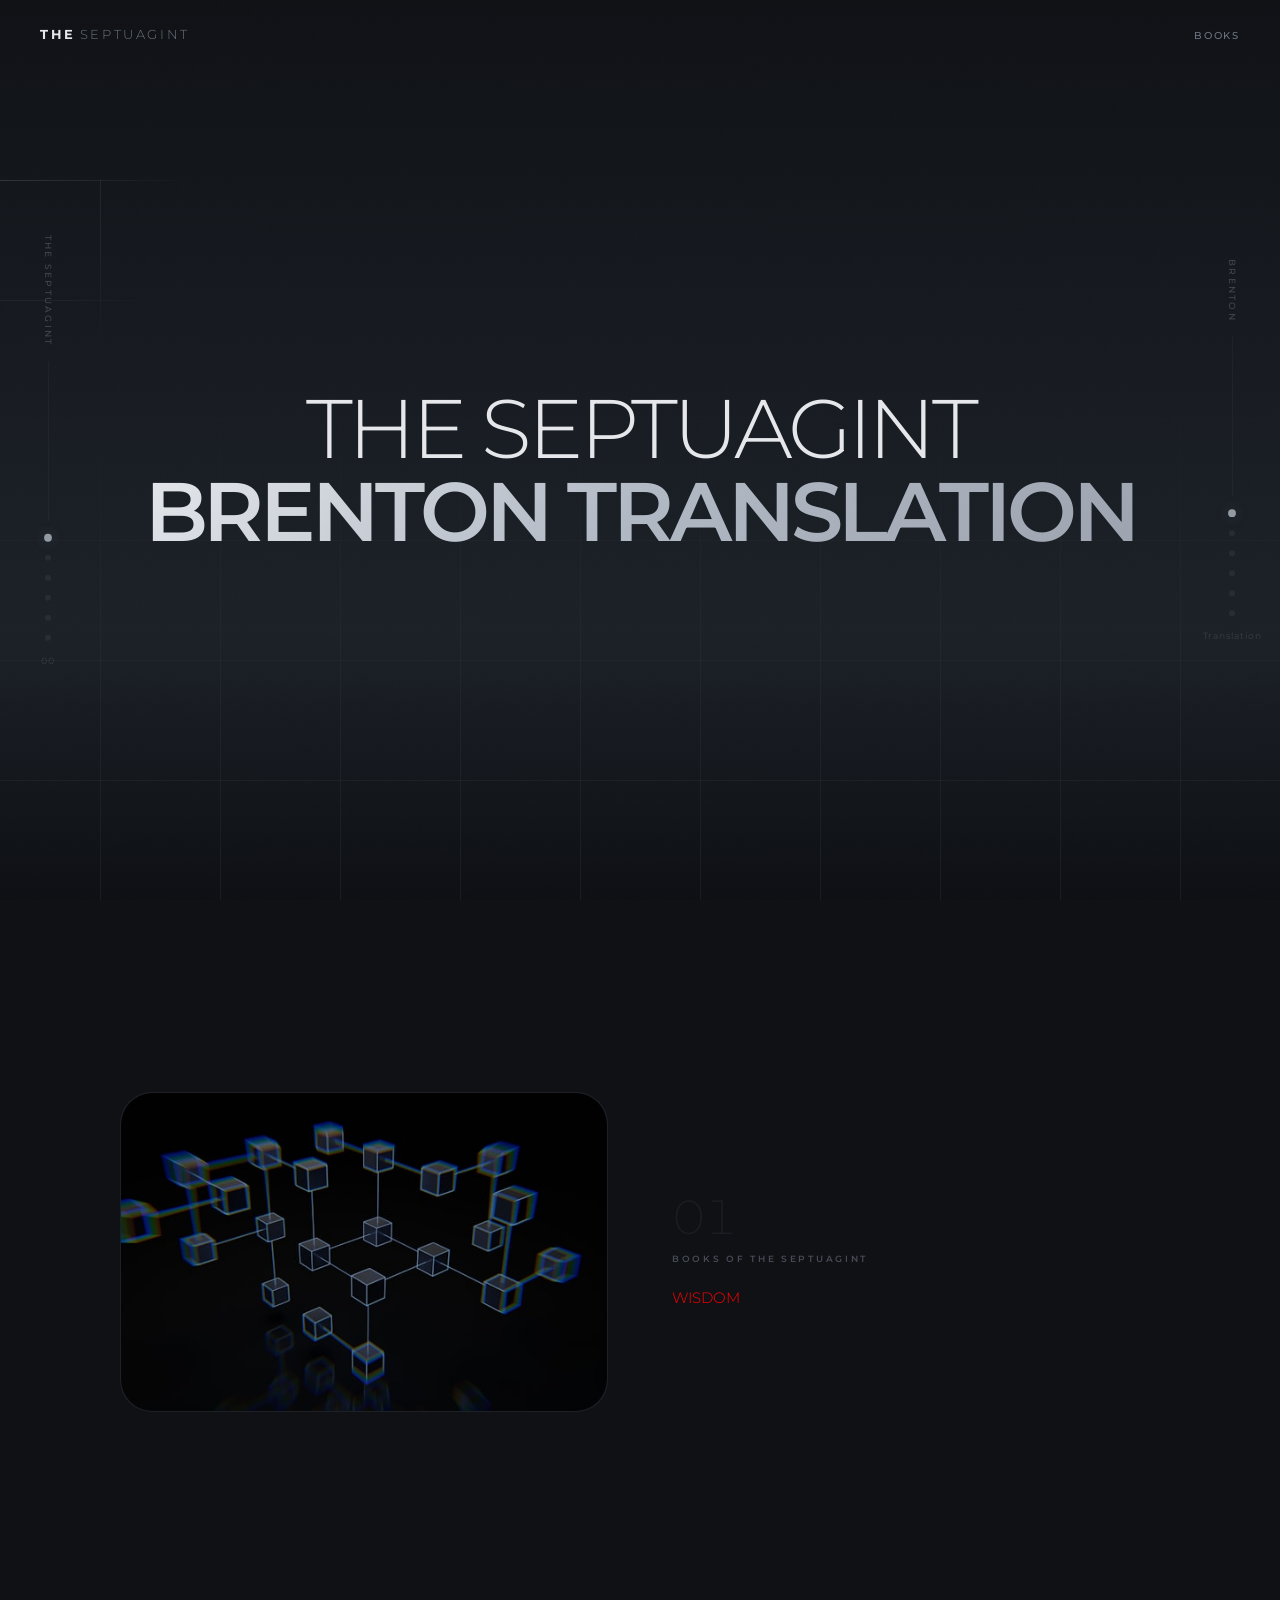
==== index.html @ e261f6b0 "Add files via upload" ====
<!DOCTYPE html>
<html lang="en">
<head>
<meta charset="UTF-8">
<meta name="viewport" content="width=device-width, initial-scale=1.0">
<title>The Septuagint - Brenton Translation</title>
<link rel="preconnect" href="https://fonts.googleapis.com">
<link href="https://fonts.googleapis.com/css2?family=Montserrat:wght@300;400;500;600;700&display=swap" rel="stylesheet">
<link rel="stylesheet" href="templatemo-621-luminary-style.css">
</head>
<body>

<svg class="grain" width="100%" height="100%">
  <filter id="n"><feTurbulence type="fractalNoise" baseFrequency="0.65" numOctaves="5" stitchTiles="stitch"/><feColorMatrix type="saturate" values="0"/></filter>
  <rect width="100%" height="100%" filter="url(#n)"/>
</svg>
<div class="atmosphere"></div>

<!-- Nav -->
<nav class="top-nav" id="topNav">
  <a href="#" class="nav-brand">The<span>Septuagint</span></a>
  <ul class="nav-links">
    <li><a href="#features">Books</a></li>
    
  </ul>
  </nav>

<!-- Mobile Menu -->
<div class="mobile-menu" id="mobileMenu">
  <div class="mobile-menu-inner">
    <div class="mobile-menu-links">
            <a href="#features" class="mobile-menu-link" data-index="02">Books</a>
          </div>
    <div class="mobile-menu-footer">
      <a href="#">Privacy</a>
      <a href="#">Terms</a>
      <a href="#">Contact</a>
    </div>
  </div>
</div>



<!-- Side Panels -->
<nav class="side-panel left" aria-label="Scroll indicators">
  <span class="side-label">The Septuagint</span>
  <div class="side-track"><div class="side-track-fill" id="leftTrack"></div></div>
  <div class="side-dot active"></div>
  <div class="side-dot"></div>
  <div class="side-dot"></div>
  <div class="side-dot"></div>
  <div class="side-dot"></div>
  <div class="side-dot"></div>
  <div class="side-readout" id="scrollPct">00</div>
</nav>

<nav class="side-panel right" aria-label="Status indicators">
  <span class="side-label">Brenton</span>
  <div class="side-track"><div class="side-track-fill" id="rightTrack"></div></div>
  <div class="side-dot"></div>
  <div class="side-dot"></div>
  <div class="side-dot active"></div>
  <div class="side-dot"></div>
  <div class="side-dot"></div>
  <div class="side-dot"></div>
  <div class="side-readout">Translation</div>
</nav>

<main class="main">

  <!-- ═══ HERO ═══ -->
  <section class="hero" id="hero">
    <div class="hero-grid"></div>
        <h1>THE SEPTUAGINT<br><em>BRENTON TRANSLATION</em></h1>
        
     </section>

 
  <!-- ═══ FEATURES ═══ -->
  <section class="section" id="features">

    <div class="feature reveal">
      <div class="feature-visual">
        <img src="images/tm-luminary-01.jpg" alt="Intelligent automation dashboard">
      </div>
      <div class="feature-content">
        <div class="feature-number">01</div>
        <p class="section-tag">BOOKS OF THE SEPTUAGINT</p>
                <p class="section-body">
           <a href="Wisdom/index.html" style="text-decoration: none; color: red;">WISDOM</a>



        </p>
      </div>
    </div>

    </section>

  <div class="silk-divider reveal"></div>


  <div class="silk-divider reveal"></div>


  
</main>

<script src="templatemo-621-luminary-script.js"></script>
</body>
</html>
---- templatemo-621-luminary-style.css ----
/*
TemplateMo 621 Luminary
https://templatemo.com/tm-621-luminary
*/

*, *::before, *::after { margin: 0; padding: 0; box-sizing: border-box; }

:root {
  --base-deep: #0F1115;
  --base-mid: #161A20;
  --base-soft: #1C2128;
  --slate-warm: #6B7280;
  --slate-light: #9CA3AF;
  --graphite: #2A2E35;
  --graphite-soft: #3D424A;
  --ivory: #E5E7EB;
  --ivory-muted: #C9CDD4;
  --silver: #B0B8C4;
  --panel-bg: rgba(22, 26, 32, 0.55);
  --panel-border: rgba(156, 163, 175, 0.08);
  --silk-ease: cubic-bezier(0.16, 1, 0.3, 1);
}

html { scroll-behavior: smooth; font-size: 16px; scroll-padding-top: 80px; }

body {
  font-family: 'Montserrat', sans-serif;
  background: var(--base-deep);
  color: var(--ivory);
  overflow-x: hidden;
  -webkit-font-smoothing: antialiased;
}

/* ── Grain ── */
.grain {
  position: fixed; inset: 0; pointer-events: none; z-index: 9999;
  opacity: 0.028; mix-blend-mode: overlay;
}

/* ── BG ── */
.atmosphere {
  position: fixed; inset: 0; z-index: 0;
  background: linear-gradient(180deg, #0F1115 0%, #161A20 35%, #1C2128 70%, #0D0F13 100%);
}

/* ── Nav ── */
.top-nav {
  position: fixed; top: 0; left: 0; right: 0; z-index: 600;
  display: flex; justify-content: space-between; align-items: center;
  padding: 24px 40px;
  transition: background 0.8s var(--silk-ease), padding 0.8s var(--silk-ease);
}
.top-nav.scrolled {
  background: rgba(15, 17, 21, 0.85);
  backdrop-filter: blur(20px); -webkit-backdrop-filter: blur(20px);
  padding: 16px 40px;
}
.nav-brand { font-size: 13px; font-weight: 700; letter-spacing: 0.2em; text-transform: uppercase; color: var(--ivory); text-decoration: none; }
.nav-brand span { font-weight: 300; color: var(--slate-warm); margin-left: 4px; }
.nav-links { display: flex; gap: 32px; list-style: none; align-items: center; }
.nav-links a {
  font-size: 10px; font-weight: 500; letter-spacing: 0.18em; text-transform: uppercase;
  color: var(--slate-warm); text-decoration: none; position: relative; padding: 14px 0 6px;
  transition: color 0.8s var(--silk-ease);
}
.nav-links a::after {
  content: ''; position: absolute; top: 0; left: 50%;
  width: 6px; height: 6px;
  border-right: 1px solid var(--silver); border-bottom: 1px solid var(--silver);
  transform: translateX(-50%) rotate(45deg) translateY(-8px);
  opacity: 0; transition: transform 0.8s var(--silk-ease), opacity 0.6s var(--silk-ease);
  pointer-events: none;
}
.nav-links a:hover { color: var(--ivory); }
.nav-links a:hover::after { opacity: 0.7; transform: translateX(-50%) rotate(45deg) translateY(0); }
.nav-links a.active { color: var(--ivory-muted); }
.nav-links a.active::after { opacity: 0.4; transform: translateX(-50%) rotate(45deg) translateY(0); }
.nav-cta {
  padding: 10px 28px; border-radius: 100px; font-family: inherit;
  font-size: 10px; font-weight: 600; letter-spacing: 0.15em; text-transform: uppercase;
  background: linear-gradient(135deg, var(--silver), var(--slate-light));
  color: var(--base-deep); border: none; cursor: pointer; text-decoration: none;
  transition: transform 0.8s var(--silk-ease), box-shadow 0.8s var(--silk-ease);
}
.nav-cta:hover { transform: scale(1.03); box-shadow: 0 6px 30px rgba(176,184,196,0.15); }

/* ── Hamburger ── */
.nav-toggle {
  display: none; background: none; border: none; cursor: pointer;
  width: 32px; height: 24px; position: relative; padding: 0;
}
.toggle-bar {
  display: block; width: 100%; height: 1.5px; background: var(--ivory);
  position: absolute; left: 0;
  transition: transform 0.6s var(--silk-ease), top 0.6s var(--silk-ease);
}
.toggle-bar:nth-child(1) { top: 6px; }
.toggle-bar:nth-child(2) { top: 16px; }
.nav-toggle.active .toggle-bar:nth-child(1) { top: 11px; transform: rotate(45deg); }
.nav-toggle.active .toggle-bar:nth-child(2) { top: 11px; transform: rotate(-45deg); }

/* ── Mobile Menu ── */
.mobile-menu {
  position: fixed; inset: 0; z-index: 550;
  pointer-events: none; opacity: 0; visibility: hidden;
  transition: opacity 0.6s var(--silk-ease), visibility 0.6s var(--silk-ease);
}
.mobile-menu.open { opacity: 1; visibility: visible; pointer-events: auto; }
.mobile-menu-inner {
  position: absolute; inset: 0;
  background: rgba(15, 17, 21, 0.94);
  backdrop-filter: blur(40px); -webkit-backdrop-filter: blur(40px);
  display: flex; flex-direction: column; justify-content: center;
  padding: 100px 40px 60px; overflow-y: auto;
}
.mobile-menu-links { display: flex; flex-direction: column; flex: 1; justify-content: center; }
.mobile-menu-link {
  display: flex; align-items: baseline; gap: 16px;
  font-size: clamp(1.6rem, 5vw, 2.6rem); font-weight: 300; letter-spacing: -0.02em;
  color: var(--ivory); text-decoration: none; padding: 14px 0;
  border-bottom: 1px solid rgba(156,163,175,0.06); position: relative;
  opacity: 0; transform: translateY(20px);
  transition: opacity 0.3s ease, transform 0.3s ease, color 0.6s var(--silk-ease);
}
.mobile-menu.open .mobile-menu-link {
  opacity: 1; transform: translateY(0);
  transition: opacity 0.5s var(--silk-ease), transform 0.5s var(--silk-ease), color 0.6s var(--silk-ease);
}
.mobile-menu.open .mobile-menu-link:nth-child(1) { transition-delay: 0.06s; }
.mobile-menu.open .mobile-menu-link:nth-child(2) { transition-delay: 0.12s; }
.mobile-menu.open .mobile-menu-link:nth-child(3) { transition-delay: 0.18s; }
.mobile-menu.open .mobile-menu-link:nth-child(4) { transition-delay: 0.24s; }
.mobile-menu.open .mobile-menu-link:nth-child(5) { transition-delay: 0.30s; }
.mobile-menu.open .mobile-menu-link:nth-child(6) { transition-delay: 0.36s; }
.mobile-menu.open .mobile-menu-link:nth-child(7) { transition-delay: 0.42s; }
.mobile-menu-link::before {
  content: attr(data-index); font-size: 10px; font-weight: 500;
  letter-spacing: 0.15em; color: var(--slate-warm); opacity: 0.4;
  min-width: 24px; font-variant-numeric: tabular-nums;
}
.mobile-menu-footer {
  display: flex; justify-content: space-between; align-items: center;
  padding-top: 24px; border-top: 1px solid rgba(156,163,175,0.06);
  opacity: 0; transition: opacity 0.3s ease;
}
.mobile-menu.open .mobile-menu-footer {
  opacity: 1; transition: opacity 0.5s var(--silk-ease) 0.45s;
}
.mobile-menu-footer a {
  font-size: 10px; font-weight: 400; letter-spacing: 0.1em; text-transform: uppercase;
  color: var(--slate-warm); opacity: 0.4; text-decoration: none;
}
body.menu-open { overflow: hidden; }
body.menu-open .top-nav { background: rgba(15,17,21,0.95); backdrop-filter: blur(20px); }

/* ── Side Panels ── */
.side-panel {
  position: fixed; top: 50%; transform: translateY(-50%);
  width: 56px; z-index: 100;
  display: flex; flex-direction: column; align-items: center;
  gap: 14px; padding: 24px 0;
}
.side-panel.left { left: 20px; }
.side-panel.right { right: 20px; }
.side-label {
  writing-mode: vertical-rl; text-orientation: mixed;
  font-size: 9px; font-weight: 500; letter-spacing: 0.25em; text-transform: uppercase;
  color: var(--slate-warm); opacity: 0.5;
}
.side-track {
  width: 1px; height: 160px;
  background: rgba(156,163,175,0.06); position: relative; border-radius: 1px;
}
.side-track-fill {
  position: absolute; top: 0; left: 0; width: 100%; height: 0%;
  background: linear-gradient(to bottom, var(--silver), rgba(176,184,196,0.15));
  border-radius: 1px; transition: height 1.2s var(--silk-ease);
}
.side-dot {
  width: 6px; height: 6px; border-radius: 50%;
  background: var(--slate-warm); opacity: 0.15;
  transition: opacity 0.8s var(--silk-ease), transform 0.8s var(--silk-ease), box-shadow 0.8s var(--silk-ease);
}
.side-dot.active {
  opacity: 0.8; background: var(--silver);
  box-shadow: 0 0 12px rgba(176,184,196,0.3); transform: scale(1.3);
}
.side-readout {
  font-size: 9px; font-weight: 400; letter-spacing: 0.1em;
  color: var(--slate-warm); opacity: 0.35;
  font-variant-numeric: tabular-nums;
}

/* ── Container ── */
.main { position: relative; z-index: 10; max-width: 1120px; margin: 0 auto; padding: 0 40px; }

/* ── Shared ── */
.section { padding: 120px 0; position: relative; }
.section-tag {
  font-size: 9px; font-weight: 600; letter-spacing: 0.3em; text-transform: uppercase;
  color: var(--slate-warm); opacity: 0.6; margin-bottom: 20px;
}
.section-title {
  font-size: clamp(2rem, 4vw, 3rem); font-weight: 300;
  letter-spacing: -0.04em; line-height: 1.15; color: var(--ivory); margin-bottom: 20px;
}
.section-title strong { font-weight: 600; }
.section-body {
  font-size: 0.95rem; font-weight: 300; line-height: 1.8; color: var(--slate-light); max-width: 540px;
}
.section-center { text-align: center; }
.section-center .section-body { margin: 0 auto; }

.silk-divider { width: 100px; height: 1px; background: linear-gradient(90deg, transparent, var(--panel-border), transparent); margin: 0 auto; }

.btn-primary {
  display: inline-block; padding: 16px 44px; border-radius: 100px;
  background: linear-gradient(135deg, var(--silver), var(--slate-light));
  color: var(--base-deep); font-family: inherit; font-size: 11px; font-weight: 600;
  letter-spacing: 0.15em; text-transform: uppercase; border: none; cursor: pointer;
  text-decoration: none;
  transition: transform 0.8s var(--silk-ease), box-shadow 0.8s var(--silk-ease);
}
.btn-primary:hover { transform: scale(1.02); box-shadow: 0 8px 40px rgba(176,184,196,0.18); }
.btn-secondary {
  display: inline-block; padding: 16px 44px; border-radius: 100px; background: transparent;
  color: var(--ivory-muted); font-family: inherit; font-size: 11px; font-weight: 500;
  letter-spacing: 0.15em; text-transform: uppercase;
  border: 1px solid var(--panel-border); cursor: pointer; text-decoration: none;
  transition: transform 0.8s var(--silk-ease), border-color 0.8s var(--silk-ease), background 0.8s var(--silk-ease);
}
.btn-secondary:hover { transform: scale(1.02); border-color: rgba(156,163,175,0.2); background: rgba(156,163,175,0.04); }

/* ── Reveal ── */
.reveal {
  opacity: 0; transform: translateY(36px);
  transition: opacity 1.2s var(--silk-ease), transform 1.2s var(--silk-ease);
}
.reveal.visible { opacity: 1; transform: translateY(0); }
.reveal-d1 { transition-delay: 0.1s; }
.reveal-d2 { transition-delay: 0.2s; }
.reveal-d3 { transition-delay: 0.3s; }
.reveal-d4 { transition-delay: 0.4s; }

/* ══════════════════════════════════
   HERO
   ══════════════════════════════════ */
.hero {
  min-height: 100vh; display: flex; flex-direction: column;
  justify-content: center; align-items: center; text-align: center;
  padding: 120px 0 80px; position: relative;
}
.hero-grid {
  position: absolute; bottom: 0; left: 50%; height: 80%;
  width: 100vw; transform: translateX(-50%);
  z-index: 0; pointer-events: none;
  --mx: 50%; --my: 50%;
  background-image:
    linear-gradient(to right, rgba(156,163,175,0.22) 1px, transparent 1px),
    linear-gradient(to bottom, rgba(156,163,175,0.22) 1px, transparent 1px);
  background-size: 120px 120px;
  background-position: center bottom;
  -webkit-mask-image:
    radial-gradient(circle 300px at var(--mx) var(--my), rgba(0,0,0,1) 0%, transparent 65%),
    linear-gradient(to bottom, transparent 0%, transparent 25%, rgba(0,0,0,0.1) 45%, rgba(0,0,0,0.25) 70%, rgba(0,0,0,0.4) 100%);
  mask-image:
    radial-gradient(circle 300px at var(--mx) var(--my), rgba(0,0,0,1) 0%, transparent 65%),
    linear-gradient(to bottom, transparent 0%, transparent 25%, rgba(0,0,0,0.1) 45%, rgba(0,0,0,0.25) 70%, rgba(0,0,0,0.4) 100%);
  -webkit-mask-composite: source-over;
  mask-composite: add;
}
.hero > *:not(.hero-grid) { position: relative; z-index: 1; }
.hero-badge {
  display: inline-flex; align-items: center; gap: 10px;
  padding: 10px 24px; border-radius: 100px;
  background: var(--panel-bg); border: 1px solid var(--panel-border);
  backdrop-filter: blur(20px); margin-bottom: 40px;
  opacity: 0; transform: translateY(16px);
  animation: fadeUp 1.2s var(--silk-ease) 0.2s forwards;
}
.hero-badge-dot {
  width: 6px; height: 6px; border-radius: 50%; background: var(--silver);
  box-shadow: 0 0 8px rgba(176,184,196,0.4); animation: pulse 3s ease-in-out infinite;
}
.hero-badge span { font-size: 10px; font-weight: 600; letter-spacing: 0.2em; text-transform: uppercase; color: var(--slate-light); }

.hero h1 {
  font-size: clamp(2.8rem, 6.5vw, 5.5rem); font-weight: 300;
  letter-spacing: -0.05em; line-height: 1;
  opacity: 0; transform: translateY(24px);
  animation: fadeUp 1.4s var(--silk-ease) 0.4s forwards;
}
.hero h1 em {
  font-style: normal; font-weight: 600;
  background: linear-gradient(135deg, var(--ivory), var(--silver), var(--slate-light));
  -webkit-background-clip: text; -webkit-text-fill-color: transparent; background-clip: text;
}
.hero-sub {
  font-size: clamp(0.85rem, 1.2vw, 1rem); font-weight: 300; line-height: 1.7;
  color: var(--slate-light); max-width: 520px; margin: 28px auto 48px;
  opacity: 0; transform: translateY(16px);
  animation: fadeUp 1.4s var(--silk-ease) 0.6s forwards;
}
.hero-ctas {
  display: flex; gap: 14px;
  opacity: 0; transform: translateY(16px);
  animation: fadeUp 1.4s var(--silk-ease) 0.8s forwards;
}
.hero-metrics {
  display: flex; justify-content: center; gap: 56px; margin-top: 72px;
  opacity: 0; transform: translateY(16px);
  animation: fadeUp 1.4s var(--silk-ease) 1s forwards;
}
.metric { text-align: center; }
.metric-value {
  font-size: clamp(1.8rem, 3vw, 2.6rem); font-weight: 300; letter-spacing: -0.04em;
  color: var(--ivory); line-height: 1; font-variant-numeric: tabular-nums;
}
.metric-value span { font-size: 0.5em; font-weight: 400; color: var(--slate-warm); vertical-align: super; margin-left: 2px; }
.metric-label { font-size: 9px; font-weight: 500; letter-spacing: 0.2em; text-transform: uppercase; color: var(--slate-warm); margin-top: 8px; }

@keyframes fadeUp { to { opacity: 1; transform: translateY(0); } }
@keyframes pulse { 0%,100% { opacity: 1; } 50% { opacity: 0.4; } }

/* ══════════════════════════════════
   LOGO TICKER
   ══════════════════════════════════ */
.logo-ticker {
  padding: 60px 0; border-top: 1px solid var(--panel-border); border-bottom: 1px solid var(--panel-border);
  overflow: hidden; position: relative; z-index: 10;
}
.logo-ticker-label {
  text-align: center; font-size: 9px; font-weight: 500; letter-spacing: 0.25em;
  text-transform: uppercase; color: var(--slate-warm); opacity: 0.5; margin-bottom: 32px;
}
.ticker-track {
  display: flex; width: max-content;
  animation: tickerScroll 30s linear infinite;
}
.ticker-track:hover { animation-play-state: paused; }
.ticker-item {
  flex-shrink: 0; padding: 0 40px; display: flex; align-items: center;
  font-size: 14px; font-weight: 600; letter-spacing: 0.08em; text-transform: uppercase;
  color: var(--slate-warm); opacity: 0.3;
  transition: opacity 0.6s var(--silk-ease);
}
.ticker-item:hover { opacity: 0.7; }
.ticker-dot { width: 4px; height: 4px; border-radius: 50%; background: var(--slate-warm); opacity: 0.2; margin: 0 40px; flex-shrink: 0; }

@keyframes tickerScroll { to { transform: translateX(-50%); } }

/* ══════════════════════════════════
   FEATURE SHOWCASE
   ══════════════════════════════════ */
.feature {
  display: grid; grid-template-columns: 1fr 1fr; gap: 64px; align-items: center;
  padding: 72px 0;
}
.feature.reverse { direction: rtl; }
.feature.reverse > * { direction: ltr; }

.feature-visual {
  position: relative; height: 320px; border-radius: 32px; overflow: hidden;
  background: var(--panel-bg); border: 1px solid var(--panel-border);
}
.feature-visual img {
  width: 100%; height: 100%; object-fit: cover; border-radius: inherit;
}
.feature-content {}
.feature-number {
  font-size: 3rem; font-weight: 200; letter-spacing: -0.04em;
  color: rgba(176,184,196,0.08); line-height: 1; margin-bottom: 12px;
  font-variant-numeric: tabular-nums;
}

/* ══════════════════════════════════
   PRICING
   ══════════════════════════════════ */
.pricing-toggle {
  display: flex; justify-content: center; align-items: center; gap: 16px;
  margin: 40px 0 56px;
}
.pricing-toggle-label {
  font-size: 11px; font-weight: 500; letter-spacing: 0.1em; text-transform: uppercase;
  color: var(--slate-warm); transition: color 0.6s var(--silk-ease);
}
.pricing-toggle-label.active { color: var(--ivory); }
.toggle-switch {
  width: 48px; height: 26px; border-radius: 100px; background: var(--graphite);
  border: 1px solid var(--panel-border); position: relative; cursor: pointer;
  transition: background 0.6s var(--silk-ease);
}
.toggle-switch::after {
  content: ''; position: absolute; top: 3px; left: 3px;
  width: 18px; height: 18px; border-radius: 50%;
  background: var(--silver); transition: transform 0.6s var(--silk-ease);
}
.toggle-switch.annual::after { transform: translateX(22px); }
.save-badge {
  font-size: 9px; font-weight: 600; letter-spacing: 0.15em; text-transform: uppercase;
  color: var(--silver); opacity: 0; transition: opacity 0.4s var(--silk-ease);
}
.save-badge.show { opacity: 1; }

.pricing-grid {
  display: grid; grid-template-columns: repeat(3, 1fr); gap: 20px;
}
.pricing-card {
  background: var(--panel-bg); border: 1px solid var(--panel-border); border-radius: 36px;
  padding: 44px 36px; backdrop-filter: blur(20px); -webkit-backdrop-filter: blur(20px);
  position: relative; overflow: hidden; display: flex; flex-direction: column;
  transition: transform 0.8s var(--silk-ease), box-shadow 0.8s var(--silk-ease);
}
.pricing-card::before {
  content: ''; position: absolute; inset: 0; border-radius: inherit;
  background: linear-gradient(160deg, rgba(210,215,220,0.02) 0%, transparent 40%);
  pointer-events: none; transition: opacity 0.8s var(--silk-ease); opacity: 0;
}
.pricing-card.featured {
  border-color: rgba(176,184,196,0.15);
  box-shadow: 0 0 60px rgba(176,184,196,0.04);
  padding-top: 60px;
}
.pricing-card.featured::before { opacity: 1; }
.pricing-card.featured .pricing-badge { display: inline-block; }

.pricing-badge {
  display: none; position: absolute; top: 12px; right: 20px;
  font-size: 8px; font-weight: 600; letter-spacing: 0.2em; text-transform: uppercase;
  padding: 5px 14px; border-radius: 100px;
  background: rgba(176,184,196,0.1); border: 1px solid rgba(176,184,196,0.12);
  color: var(--silver);
}

.pricing-tier {
  font-size: 10px; font-weight: 600; letter-spacing: 0.2em; text-transform: uppercase;
  color: var(--slate-warm); margin-bottom: 24px;
}

.pricing-prices { margin-bottom: 24px; }

.price-option {
  display: flex; align-items: baseline; justify-content: space-between;
  padding: 14px 0; border-bottom: 1px solid rgba(156,163,175,0.05);
  transition: opacity 0.6s var(--silk-ease);
  opacity: 0.35;
}
.price-option.active { opacity: 1; }

.price-option-left { display: flex; align-items: baseline; gap: 3px; }
.price-currency {
  font-size: 0.9rem; font-weight: 300; color: var(--slate-warm);
  transition: color 0.6s var(--silk-ease);
}
.price-amount {
  font-size: 2rem; font-weight: 300; letter-spacing: -0.04em; color: var(--slate-light);
  font-variant-numeric: tabular-nums;
  transition: font-size 0.6s var(--silk-ease), color 0.6s var(--silk-ease);
}
.price-period {
  font-size: 0.75rem; font-weight: 300; color: var(--slate-warm); margin-left: 2px;
  transition: color 0.6s var(--silk-ease);
}
.price-yearly {
  font-size: 0.72rem; font-weight: 400; color: var(--slate-warm);
  font-variant-numeric: tabular-nums;
  transition: color 0.6s var(--silk-ease);
}

/* Active state — emphasized */
.price-option.active .price-currency { color: var(--slate-light); }
.price-option.active .price-amount { font-size: 2.6rem; color: var(--ivory); }
.price-option.active .price-period { color: var(--slate-light); }
.price-option.active .price-yearly { color: var(--slate-light); }

.price-label {
  font-size: 8px; font-weight: 600; letter-spacing: 0.15em; text-transform: uppercase;
  color: var(--slate-warm); margin-bottom: 2px;
  transition: color 0.6s var(--silk-ease);
}
.price-option.active .price-label { color: var(--silver); }

.pricing-desc {
  font-size: 0.85rem; font-weight: 300; line-height: 1.6; color: var(--slate-light);
  margin-bottom: 28px; flex: 1;
}
.pricing-features { list-style: none; margin-bottom: 32px; }
.pricing-features li {
  font-size: 0.82rem; font-weight: 400; color: var(--slate-light);
  padding: 8px 0; border-bottom: 1px solid rgba(156,163,175,0.05);
  display: flex; align-items: center; gap: 10px;
}
.pricing-features li::before {
  content: ''; width: 4px; height: 4px; border-radius: 50%;
  background: var(--silver); opacity: 0.5; flex-shrink: 0;
}
.pricing-card .btn-primary, .pricing-card .btn-secondary { width: 100%; text-align: center; padding: 14px; }

/* ══════════════════════════════════
   TESTIMONIALS
   ══════════════════════════════════ */
.testimonials-grid {
  display: grid; grid-template-columns: repeat(3, 1fr); gap: 20px;
  margin-top: 56px;
}
.testimonial-card {
  background: var(--panel-bg); border: 1px solid var(--panel-border);
  border-radius: 28px; padding: 36px; backdrop-filter: blur(20px);
  transition: transform 0.8s var(--silk-ease);
}
.testimonial-quote {
  font-size: 0.9rem; font-weight: 300; line-height: 1.75; color: var(--slate-light);
  margin-bottom: 24px; font-style: italic;
}
.testimonial-author { display: flex; align-items: center; gap: 12px; }
.testimonial-avatar {
  width: 36px; height: 36px; border-radius: 50%;
  background: var(--graphite); border: 1px solid var(--panel-border);
  display: flex; align-items: center; justify-content: center;
  font-size: 12px; font-weight: 600; color: var(--slate-warm);
}
.testimonial-name { font-size: 0.8rem; font-weight: 500; color: var(--ivory); }
.testimonial-role { font-size: 0.72rem; font-weight: 300; color: var(--slate-warm); margin-top: 2px; }
.testimonial-card:nth-child(2) { transform: translateY(24px); }

/* ══════════════════════════════════
   INTEGRATIONS
   ══════════════════════════════════ */
.integrations-grid {
  display: grid; grid-template-columns: repeat(6, 1fr); gap: 16px; margin-top: 56px;
}
.integration-item {
  background: var(--panel-bg); border: 1px solid var(--panel-border);
  border-radius: 20px; padding: 28px 16px; text-align: center;
  backdrop-filter: blur(16px);
  transition: transform 0.8s var(--silk-ease), border-color 0.8s var(--silk-ease);
}
.integration-icon {
  width: 40px; height: 40px; margin: 0 auto 12px;
  border-radius: 10px; background: var(--graphite); border: 1px solid var(--panel-border);
  display: flex; align-items: center; justify-content: center;
  font-size: 16px; color: var(--slate-light);
}
.integration-name {
  font-size: 0.72rem; font-weight: 500; letter-spacing: 0.05em;
  color: var(--slate-light); text-transform: uppercase;
}

/* ══════════════════════════════════
   FAQ
   ══════════════════════════════════ */
.faq-list { max-width: 720px; margin: 48px auto 0; }
.faq-controls {
  display: flex; justify-content: flex-end; margin-bottom: 8px;
}
.faq-toggle-all {
  background: none; border: 1px solid var(--panel-border); border-radius: 100px;
  padding: 8px 20px; font-family: inherit;
  font-size: 9px; font-weight: 500; letter-spacing: 0.15em; text-transform: uppercase;
  color: var(--slate-warm); cursor: pointer;
  transition: color 0.6s var(--silk-ease), border-color 0.6s var(--silk-ease);
}
.faq-toggle-all:hover { color: var(--ivory); border-color: rgba(156,163,175,0.2); }
.faq-item {
  border-bottom: 1px solid var(--panel-border); overflow: hidden;
}
.faq-question {
  width: 100%; background: none; border: none; padding: 24px 0;
  display: flex; justify-content: space-between; align-items: center;
  cursor: pointer; font-family: inherit;
  font-size: 0.95rem; font-weight: 400; color: var(--ivory);
  text-align: left;
  transition: color 0.6s var(--silk-ease);
}
.faq-question:hover { color: var(--silver); }
.faq-icon {
  width: 20px; height: 20px; position: relative; flex-shrink: 0; margin-left: 20px;
}
.faq-icon::before, .faq-icon::after {
  content: ''; position: absolute; background: var(--slate-warm);
  transition: transform 0.6s var(--silk-ease), opacity 0.4s ease;
}
.faq-icon::before { width: 12px; height: 1px; top: 50%; left: 50%; transform: translate(-50%, -50%); }
.faq-icon::after { width: 1px; height: 12px; top: 50%; left: 50%; transform: translate(-50%, -50%); }
.faq-item.open .faq-icon::after { transform: translate(-50%, -50%) rotate(90deg); opacity: 0; }

.faq-answer {
  display: grid;
  grid-template-rows: 0fr;
  transition: grid-template-rows 1s var(--silk-ease);
}
.faq-answer-inner {
  overflow: hidden;
  padding: 0;
  font-size: 0.88rem; font-weight: 300; line-height: 1.8; color: var(--slate-light);
  transition: padding 0.8s var(--silk-ease);
}
.faq-item.open .faq-answer { grid-template-rows: 1fr; }
.faq-item.open .faq-answer-inner { padding: 0 0 24px; }

/* ══════════════════════════════════
   FOOTER CTA
   ══════════════════════════════════ */
.footer-cta { padding: 120px 0 80px; text-align: center; }
.footer-ctas { display: flex; justify-content: center; gap: 14px; margin-top: 40px; }
.footer-bar {
  display: flex; justify-content: space-between; align-items: center;
  padding-top: 40px; border-top: 1px solid rgba(156,163,175,0.06);
}
.footer-brand { font-size: 11px; font-weight: 600; letter-spacing: 0.2em; text-transform: uppercase; color: var(--slate-light); opacity: 0.5; }
.footer-links { display: flex; gap: 28px; flex-wrap: wrap; }
.footer-links a {
  font-size: 10px; font-weight: 400; letter-spacing: 0.1em; text-transform: uppercase;
  color: var(--slate-light); opacity: 0.5; text-decoration: none;
  transition: opacity 0.6s var(--silk-ease);
}
.footer-links a:hover { opacity: 0.8; }
.footer-credit {
  font-size: 10px; font-weight: 400; letter-spacing: 0.1em; text-transform: uppercase;
  color: var(--slate-light); opacity: 0.5;
}
.footer-credit a {
  color: var(--slate-light); text-decoration: none; text-transform: none; letter-spacing: 0.05em;
  transition: opacity 0.6s var(--silk-ease);
}
.footer-credit a:hover { opacity: 0.8; }

/* ══════════════════════════════════
   RESPONSIVE
   ══════════════════════════════════ */
@media (max-width: 1024px) {
  .main { padding: 0 32px; }
  .nav-links { display: none; }
  .nav-cta { display: none; }
  .nav-toggle { display: block; }
  .side-panel { display: none; }
  .feature { grid-template-columns: 1fr; gap: 40px; }
  .feature.reverse { direction: ltr; }
  .feature-visual { height: 260px; }
  .pricing-grid { grid-template-columns: 1fr; max-width: 440px; margin: 0 auto; }
  .testimonials-grid { grid-template-columns: 1fr; max-width: 520px; margin: 48px auto 0; }
  .testimonial-card:nth-child(2) { transform: none; }
  .integrations-grid { grid-template-columns: repeat(3, 1fr); }
}

@media (max-width: 768px) {
  .main { padding: 0 20px; }
  .top-nav { padding: 18px 20px; }
  .top-nav.scrolled { padding: 14px 20px; }
  .hero { min-height: 100svh; padding: 100px 0 60px; }
  .hero-metrics { flex-direction: column; gap: 28px; }
  .hero-ctas { flex-direction: column; align-items: center; }
  .btn-primary, .btn-secondary { width: 100%; max-width: 280px; text-align: center; }
  .section { padding: 80px 0; }
  .feature-visual { height: 240px; border-radius: 24px; }
  .pricing-card { padding: 32px 24px; border-radius: 28px; }
  .pricing-card.featured { padding-top: 52px; }
  .integrations-grid { grid-template-columns: repeat(2, 1fr); }
  .footer-bar { flex-direction: column; gap: 20px; text-align: center; }
  .footer-links { flex-wrap: wrap; justify-content: center; }
  .footer-ctas { flex-direction: column; align-items: center; }
  .mobile-menu-inner { padding: 90px 20px 40px; }
}

@media (max-width: 420px) {
  .hero h1 { font-size: 2.4rem; }
  .section-title { font-size: 1.7rem; }
  .integrations-grid { grid-template-columns: repeat(2, 1fr); }
  .mobile-menu-link { font-size: 1.4rem; }
}

@media (max-height: 540px) and (orientation: landscape) {
  .hero { min-height: auto; padding: 80px 0 40px; }
  .hero-metrics { flex-direction: row; gap: 36px; margin-top: 40px; }
  .section { padding: 60px 0; }
  .mobile-menu-inner { padding: 64px 32px 24px; justify-content: flex-start; }
  .mobile-menu-link { font-size: 1.2rem; padding: 8px 0; }
}

@media (hover: hover) and (pointer: fine) {
  .pricing-card:hover { transform: scale(1.01); box-shadow: 0 12px 60px rgba(0,0,0,0.15); }
  .pricing-card:hover::before { opacity: 1; }
  .testimonial-card:hover { transform: scale(1.01); }
  .testimonial-card:nth-child(2):hover { transform: translateY(24px) scale(1.01); }
  .integration-item:hover { transform: scale(1.04); border-color: rgba(156,163,175,0.15); }
}
@media (hover: none) {
  .pricing-card:hover, .testimonial-card:hover, .integration-item:hover { transform: none; }
}

/* Focus */
.btn-primary:focus-visible, .btn-secondary:focus-visible,
.nav-links a:focus-visible, .nav-toggle:focus-visible,
.mobile-menu-link:focus-visible, .faq-question:focus-visible,
.toggle-switch:focus-visible, .faq-toggle-all:focus-visible {
  outline: 2px solid var(--silver); outline-offset: 3px;
}
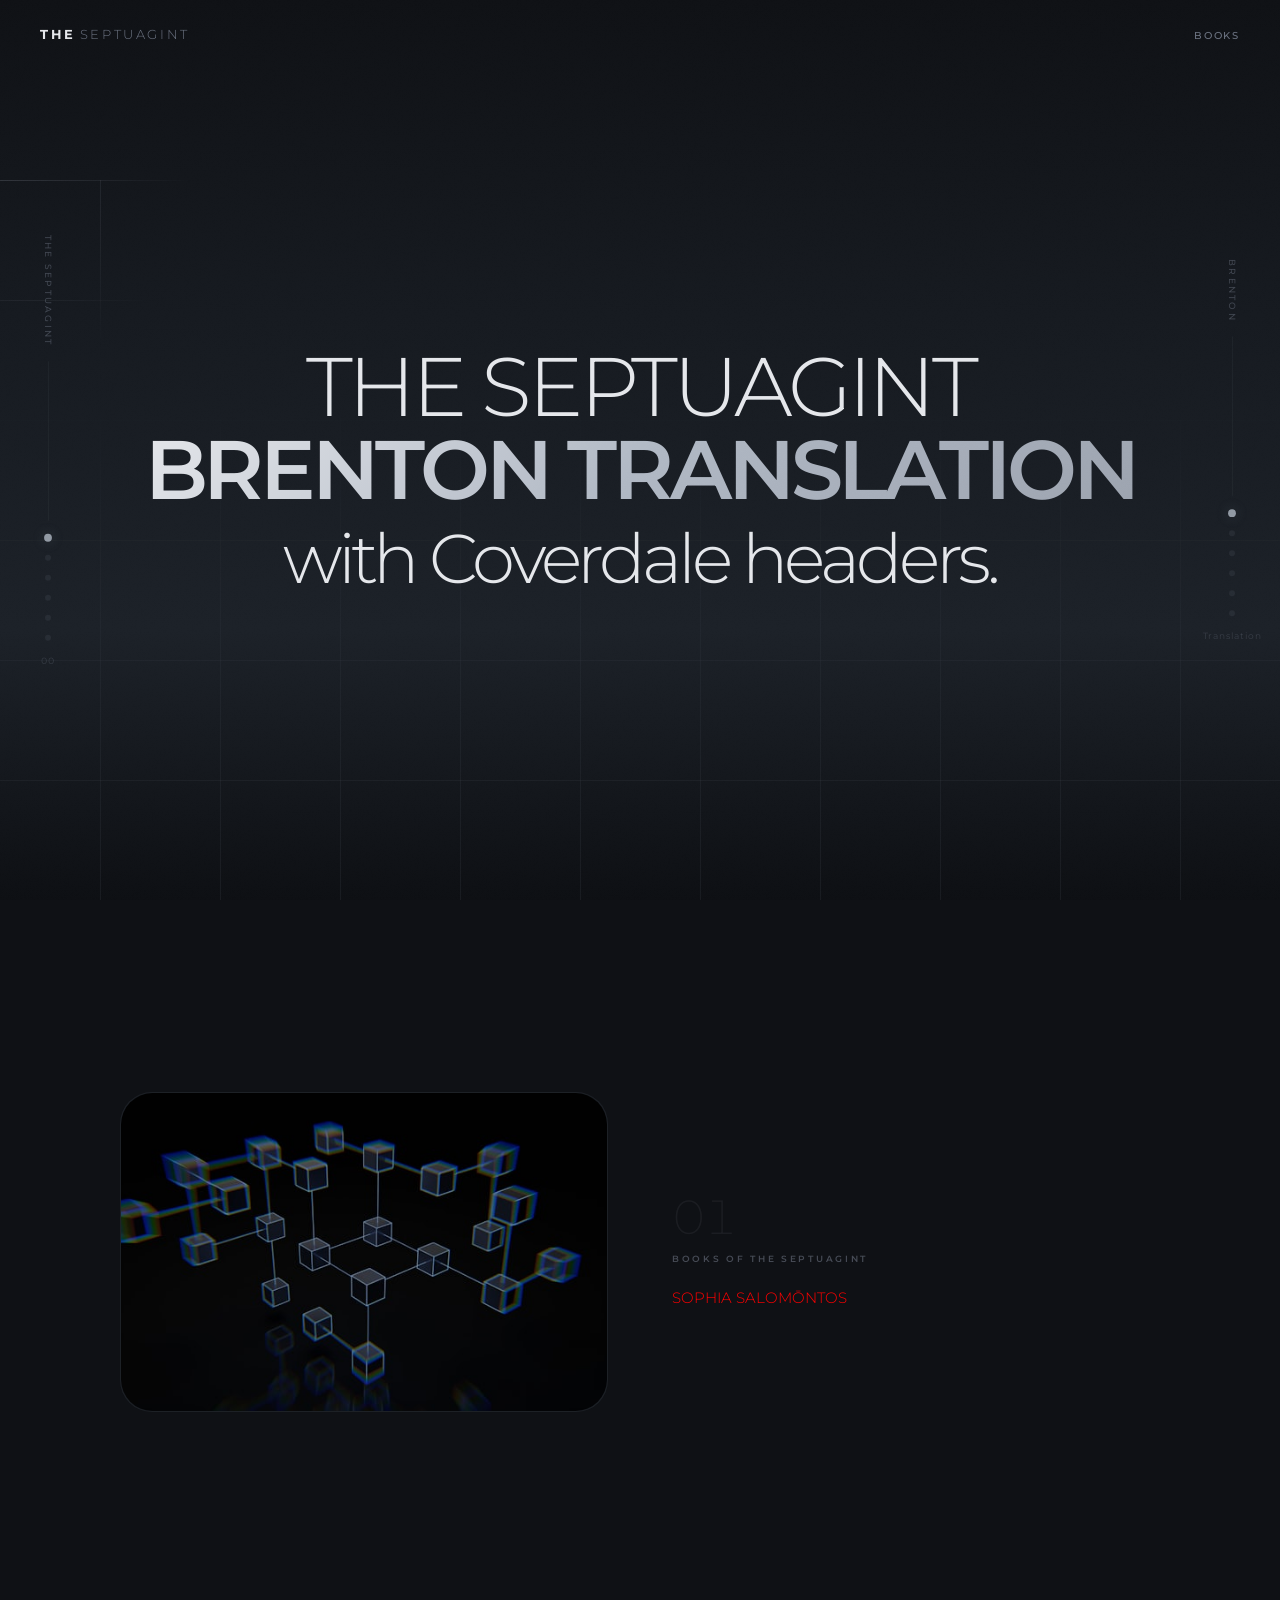
==== commit 12c2da2f: "Add files via upload" ====
--- a/index.html
+++ b/index.html
@@ -71,7 +71,7 @@
   <!-- ═══ HERO ═══ -->
   <section class="hero" id="hero">
     <div class="hero-grid"></div>
-        <h1>THE SEPTUAGINT<br><em>BRENTON TRANSLATION</em></h1>
+        <h1>THE SEPTUAGINT<br><em>BRENTON TRANSLATION</em><br><small>with Coverdale headers. </small></h1>
         
      </section>
 
@@ -87,7 +87,7 @@
         <div class="feature-number">01</div>
         <p class="section-tag">BOOKS OF THE SEPTUAGINT</p>
                 <p class="section-body">
-           <a href="Wisdom/index.html" style="text-decoration: none; color: red;">WISDOM</a>
+           <a href="Wisdom/index.html" style="text-decoration: none; color: red;">SOPHIA SALOMŌNTOS</a>
 
 
 
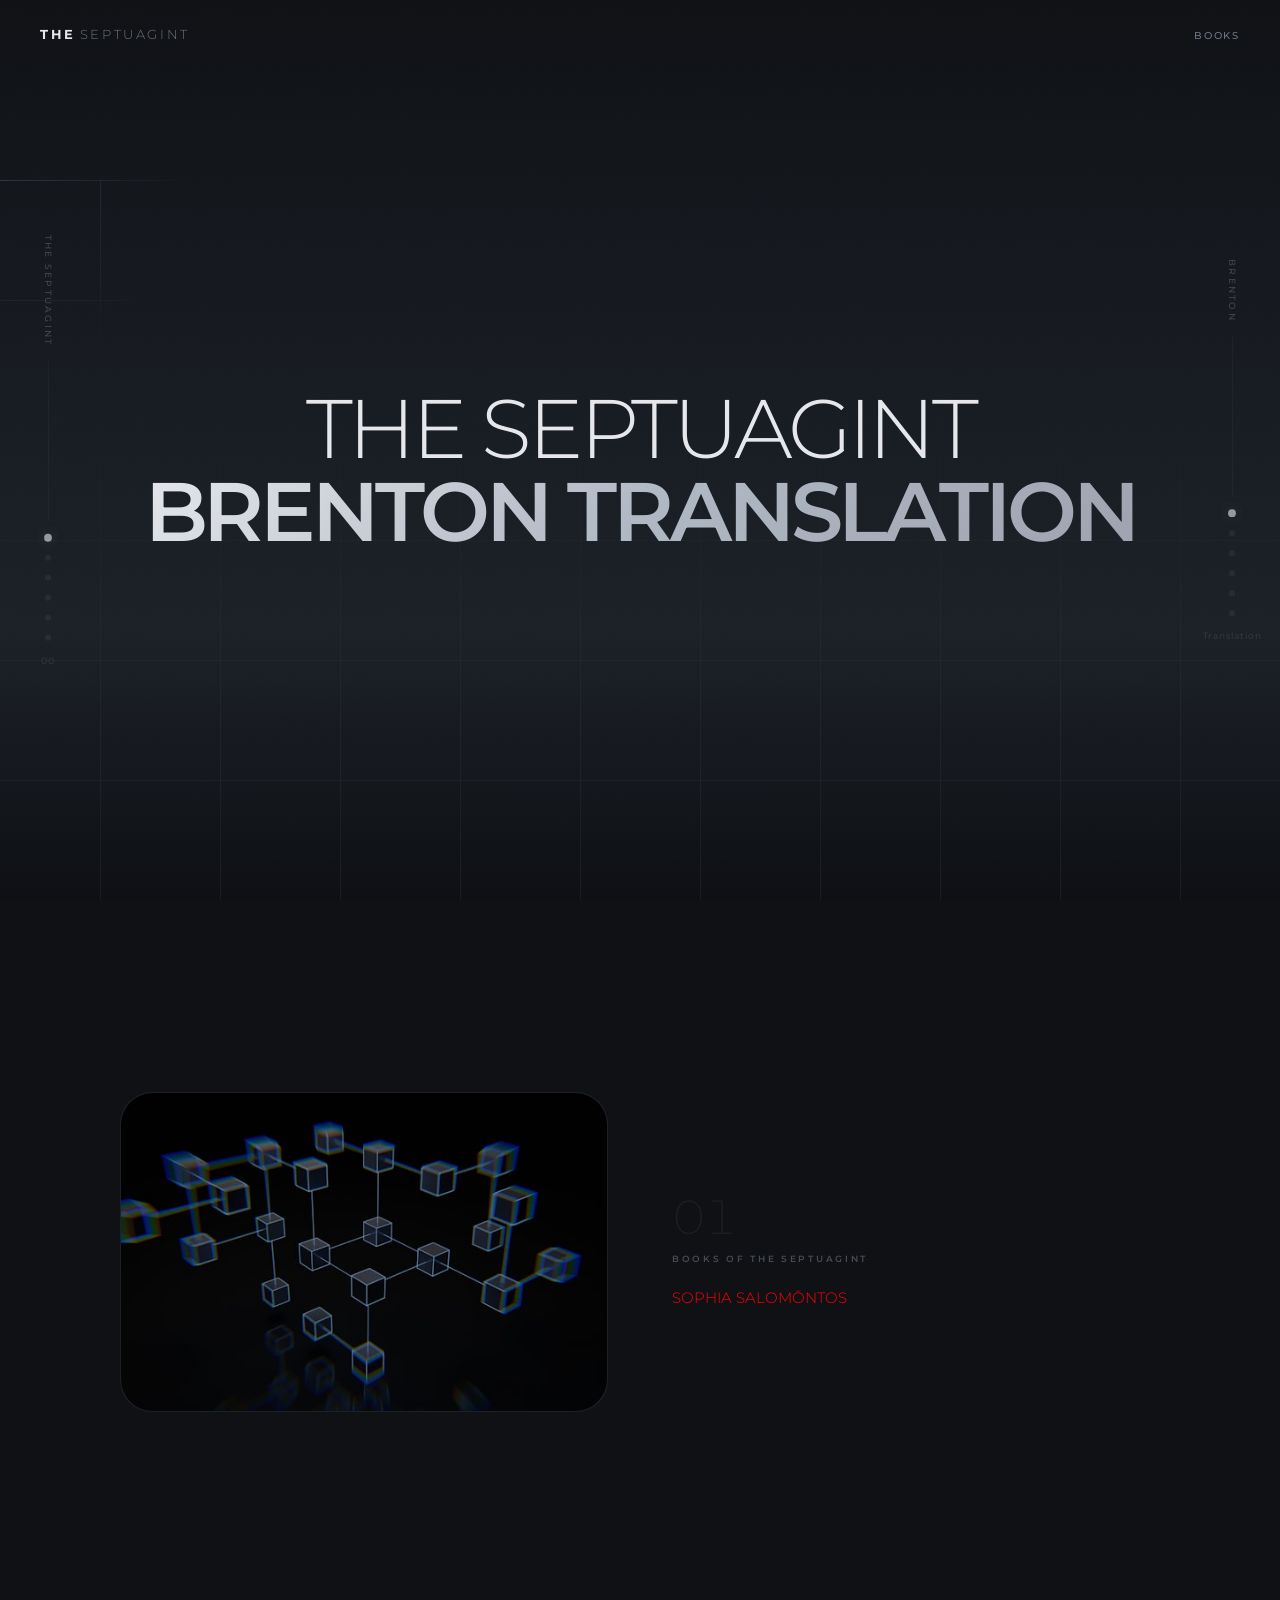
==== commit b1b1d2a8: "Add files via upload" ====
--- a/index.html
+++ b/index.html
@@ -71,7 +71,7 @@
   <!-- ═══ HERO ═══ -->
   <section class="hero" id="hero">
     <div class="hero-grid"></div>
-        <h1>THE SEPTUAGINT<br><em>BRENTON TRANSLATION</em><br><small>with Coverdale headers. </small></h1>
+        <h1>THE SEPTUAGINT<br><em>BRENTON TRANSLATION</em><br></h1>
         
      </section>
 
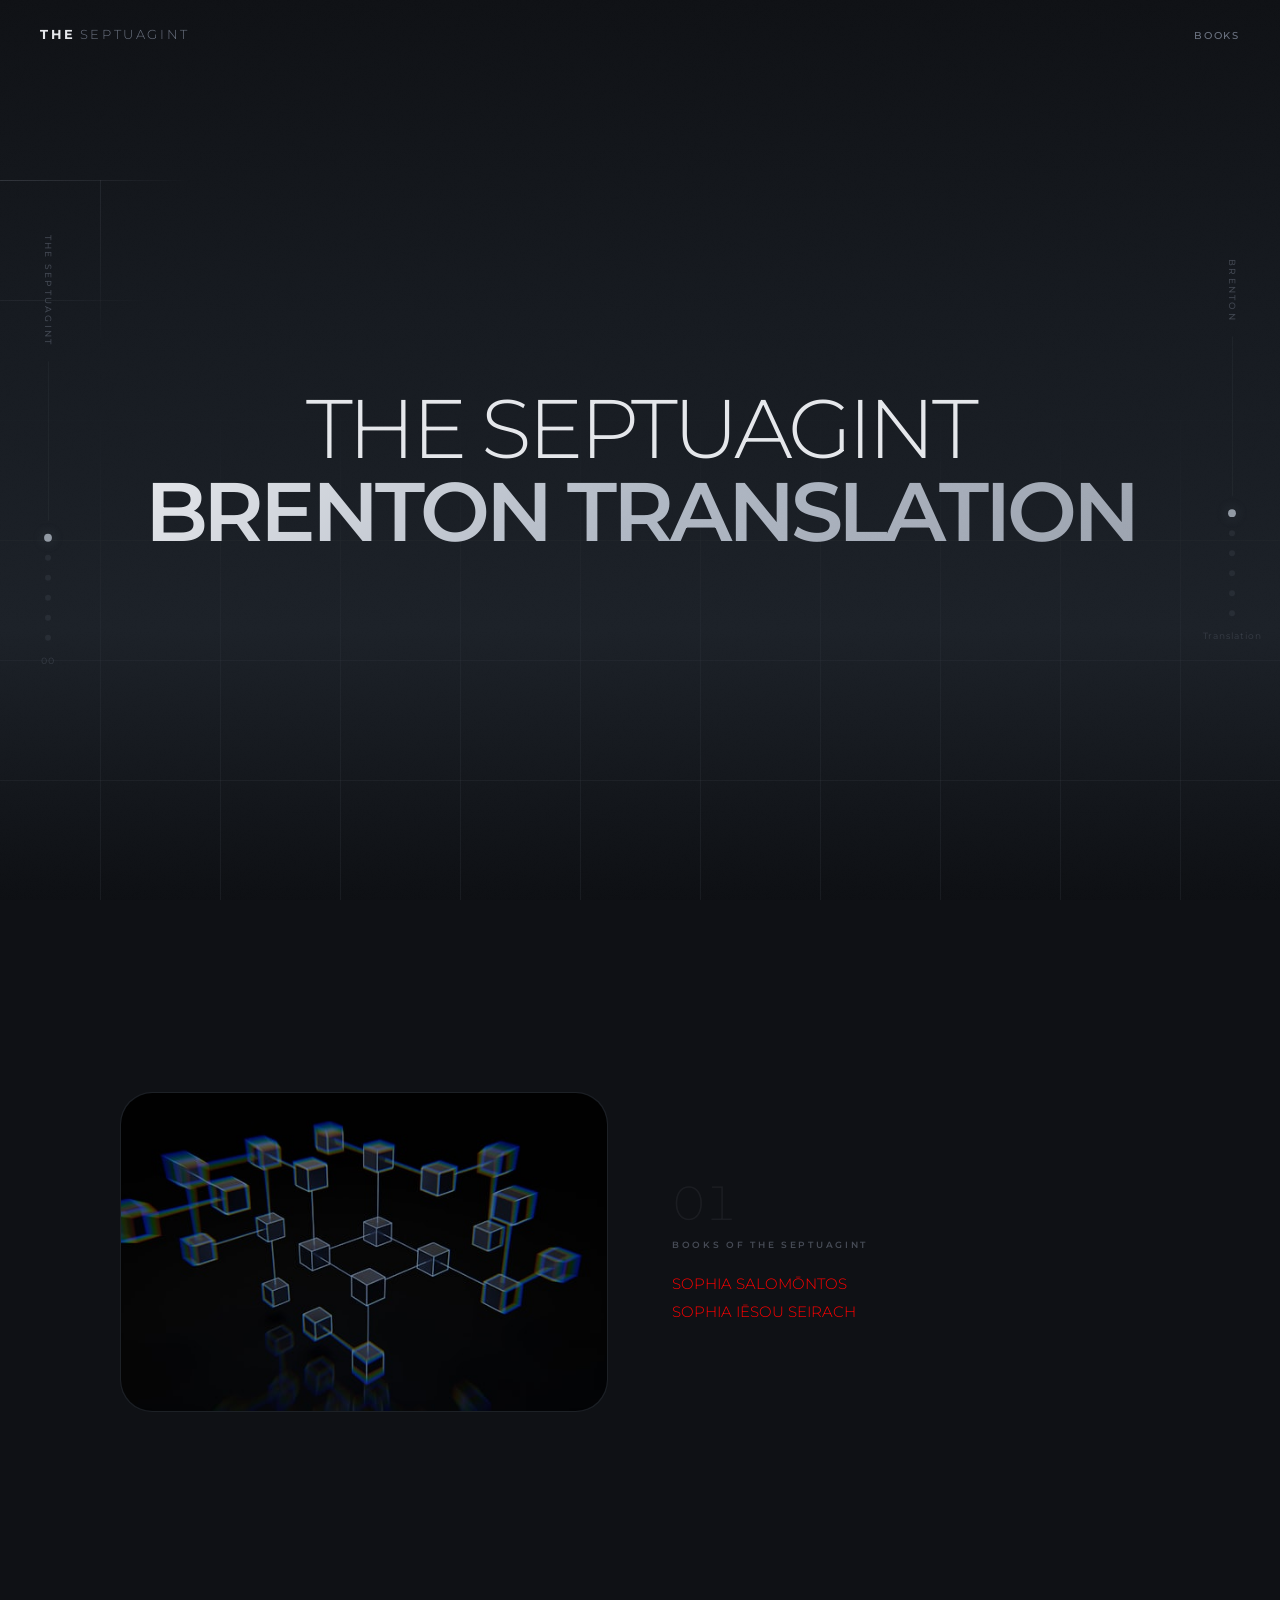
==== commit 66569cbd: "Add files via upload" ====
--- a/index.html
+++ b/index.html
@@ -87,8 +87,9 @@
         <div class="feature-number">01</div>
         <p class="section-tag">BOOKS OF THE SEPTUAGINT</p>
                 <p class="section-body">
-           <a href="Wisdom/index.html" style="text-decoration: none; color: red;">SOPHIA SALOMŌNTOS</a>
-
+           <a href="Wisdom/index.html" style="text-decoration: none; color: red;">SOPHIA SALOMŌNTOS</a><br>
+           <a href="Sophia_Iesou_Seirach/index.html" style="text-decoration: none; color: red;">SOPHIA IĒSOU SEIRACH</a>
+ 
 
 
         </p>
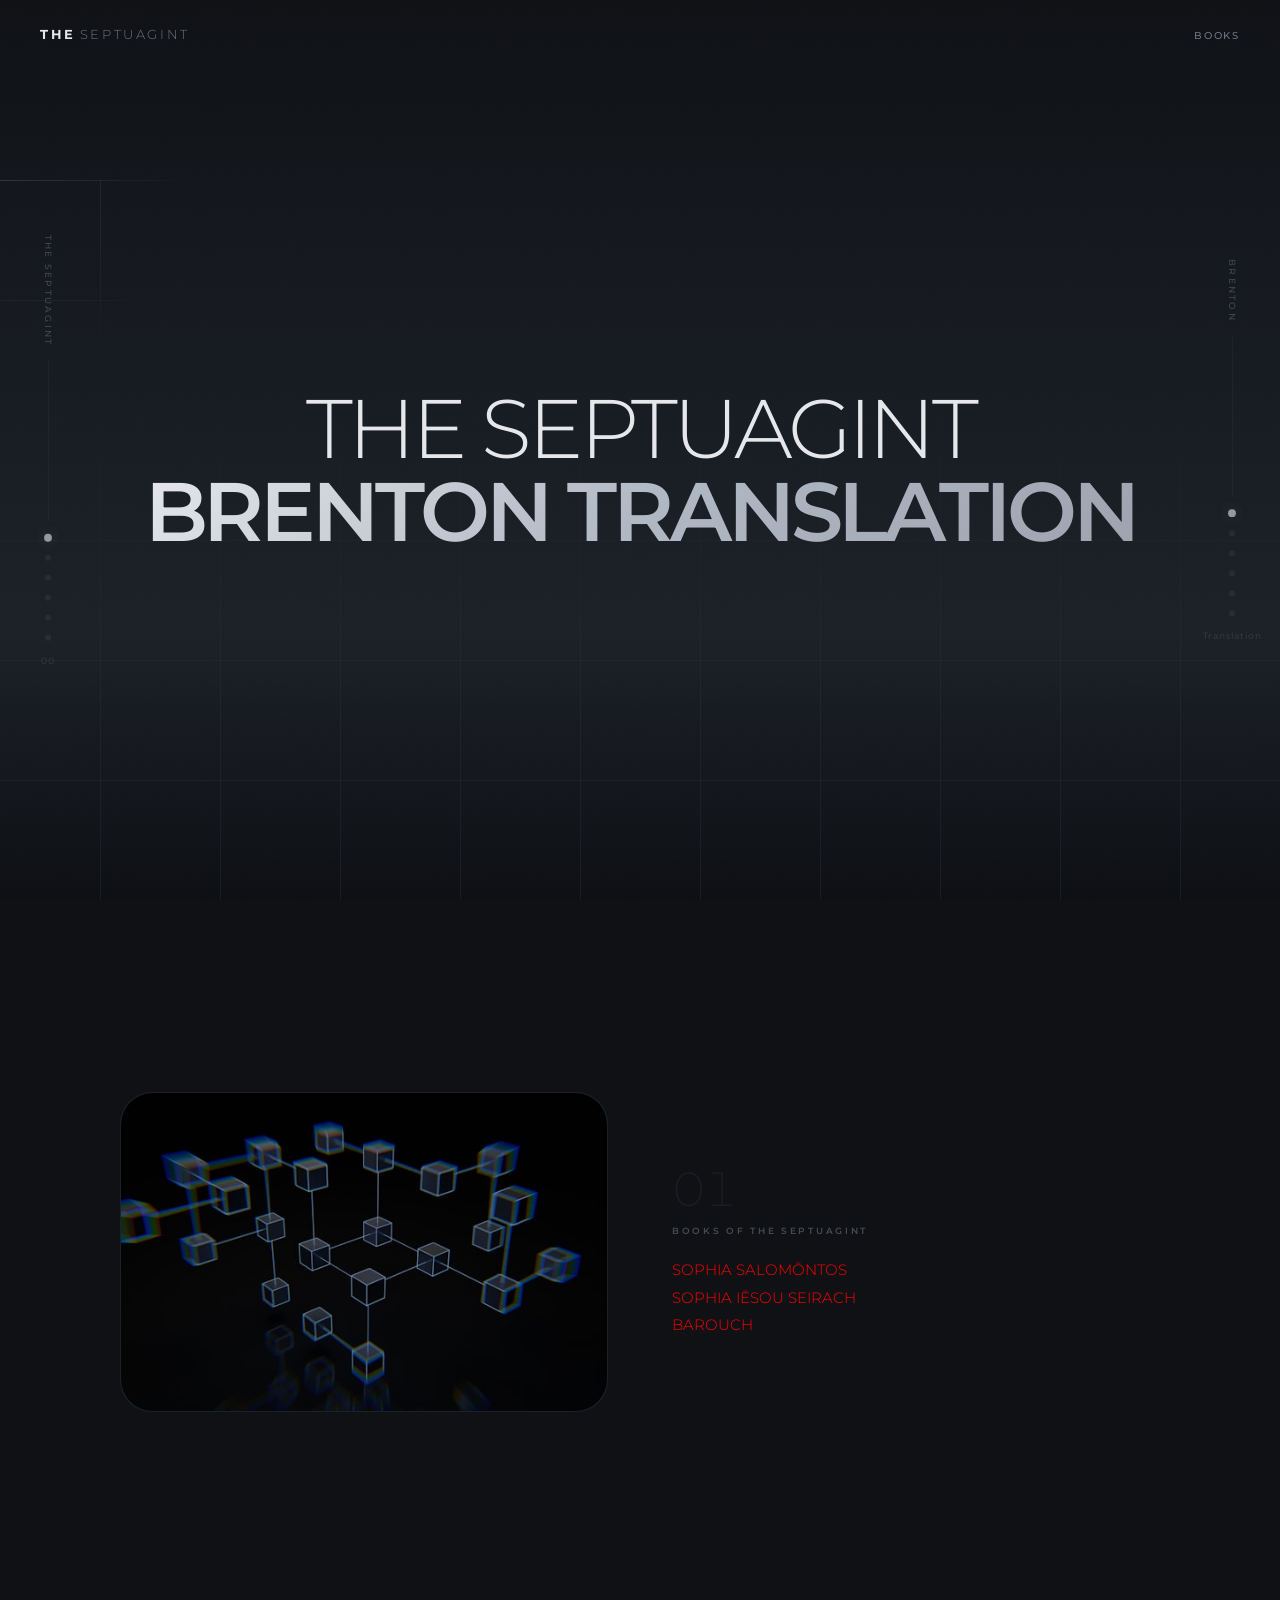
==== commit cf011c82: "Add files via upload" ====
--- a/index.html
+++ b/index.html
@@ -88,7 +88,8 @@
         <p class="section-tag">BOOKS OF THE SEPTUAGINT</p>
                 <p class="section-body">
            <a href="Wisdom/index.html" style="text-decoration: none; color: red;">SOPHIA SALOMŌNTOS</a><br>
-           <a href="Sophia_Iesou_Seirach/index.html" style="text-decoration: none; color: red;">SOPHIA IĒSOU SEIRACH</a>
+           <a href="Sophia_Iesou_Seirach/index.html" style="text-decoration: none; color: red;">SOPHIA IĒSOU SEIRACH</a><br>
+           <a href="Barouch/index.html" style="text-decoration: none; color: red;">BAROUCH</a>
  
 
 
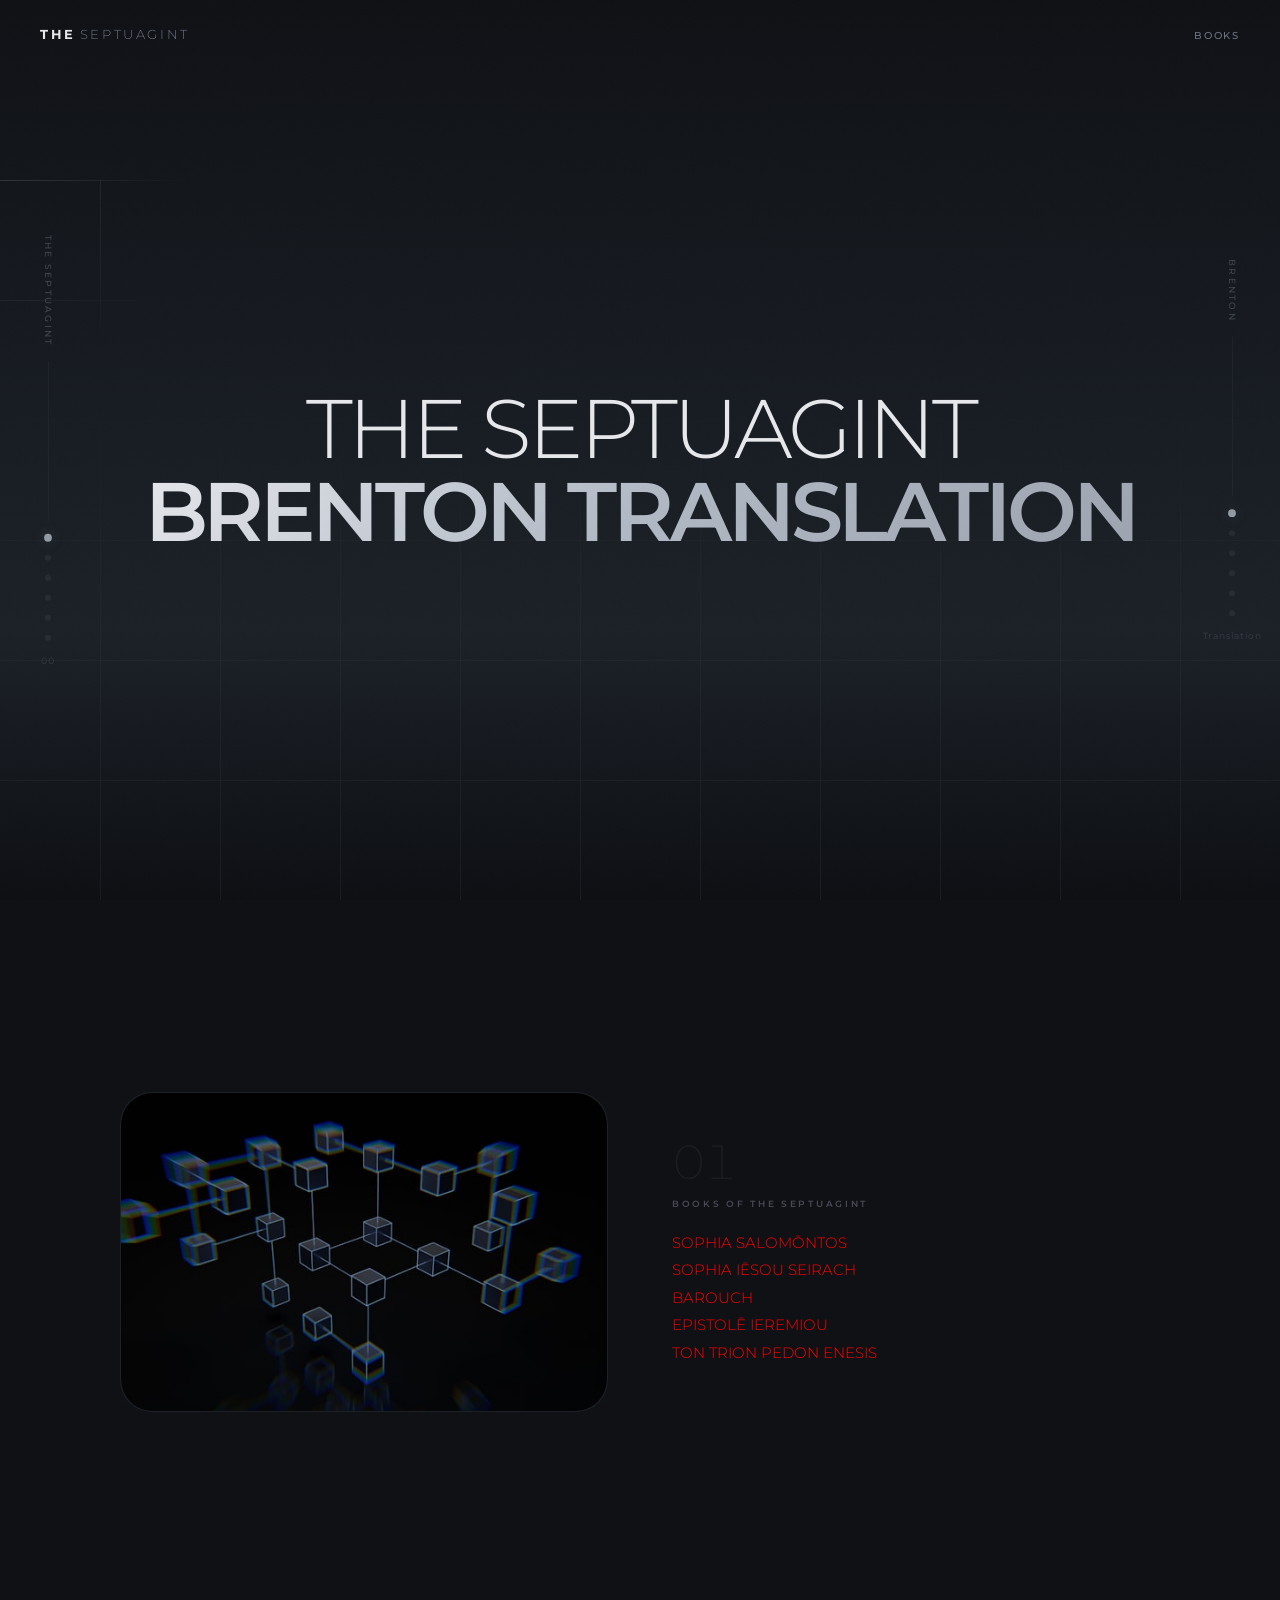
==== commit 24db1c8e: "Add files via upload" ====
--- a/index.html
+++ b/index.html
@@ -89,9 +89,11 @@
                 <p class="section-body">
            <a href="Wisdom/index.html" style="text-decoration: none; color: red;">SOPHIA SALOMŌNTOS</a><br>
            <a href="Sophia_Iesou_Seirach/index.html" style="text-decoration: none; color: red;">SOPHIA IĒSOU SEIRACH</a><br>
-           <a href="Barouch/index.html" style="text-decoration: none; color: red;">BAROUCH</a>
+           <a href="Barouch/index.html" style="text-decoration: none; color: red;">BAROUCH</a><br>
+           <a href="#" style="text-decoration: none; color: red;">EPISTOLĒ IEREMIOU</a><br>
+           <a href="#" style="text-decoration: none; color: red;">TON TRION PEDON ENESIS</a>
  
-
+ 
 
         </p>
       </div>
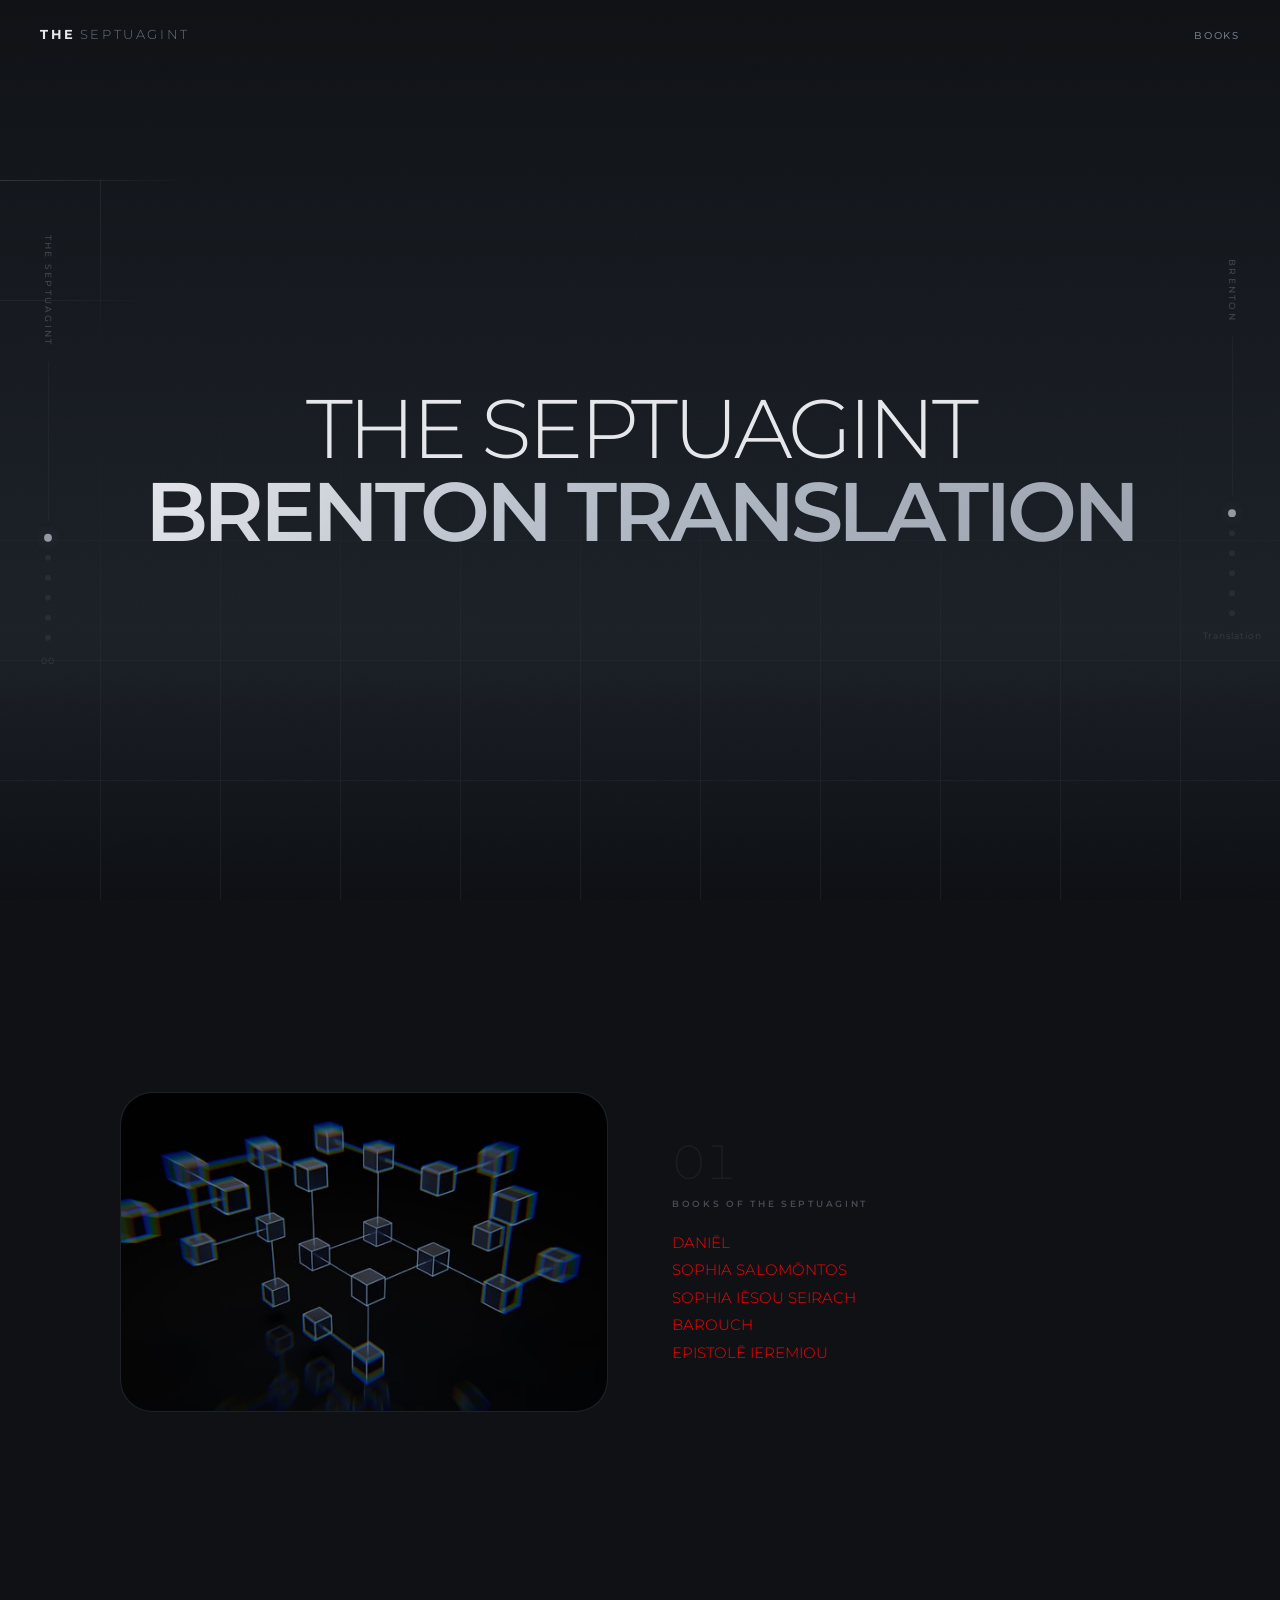
==== commit e055373a: "Add files via upload" ====
--- a/index.html
+++ b/index.html
@@ -87,11 +87,12 @@
         <div class="feature-number">01</div>
         <p class="section-tag">BOOKS OF THE SEPTUAGINT</p>
                 <p class="section-body">
+            <a href="#" style="text-decoration: none; color: red;">DANIĒL</a><br>
            <a href="Wisdom/index.html" style="text-decoration: none; color: red;">SOPHIA SALOMŌNTOS</a><br>
            <a href="Sophia_Iesou_Seirach/index.html" style="text-decoration: none; color: red;">SOPHIA IĒSOU SEIRACH</a><br>
            <a href="Barouch/index.html" style="text-decoration: none; color: red;">BAROUCH</a><br>
-           <a href="#" style="text-decoration: none; color: red;">EPISTOLĒ IEREMIOU</a><br>
-           <a href="#" style="text-decoration: none; color: red;">TON TRION PEDON ENESIS</a>
+           <a href="#" style="text-decoration: none; color: red;">EPISTOLĒ IEREMIOU</a>
+           
  
  
 
